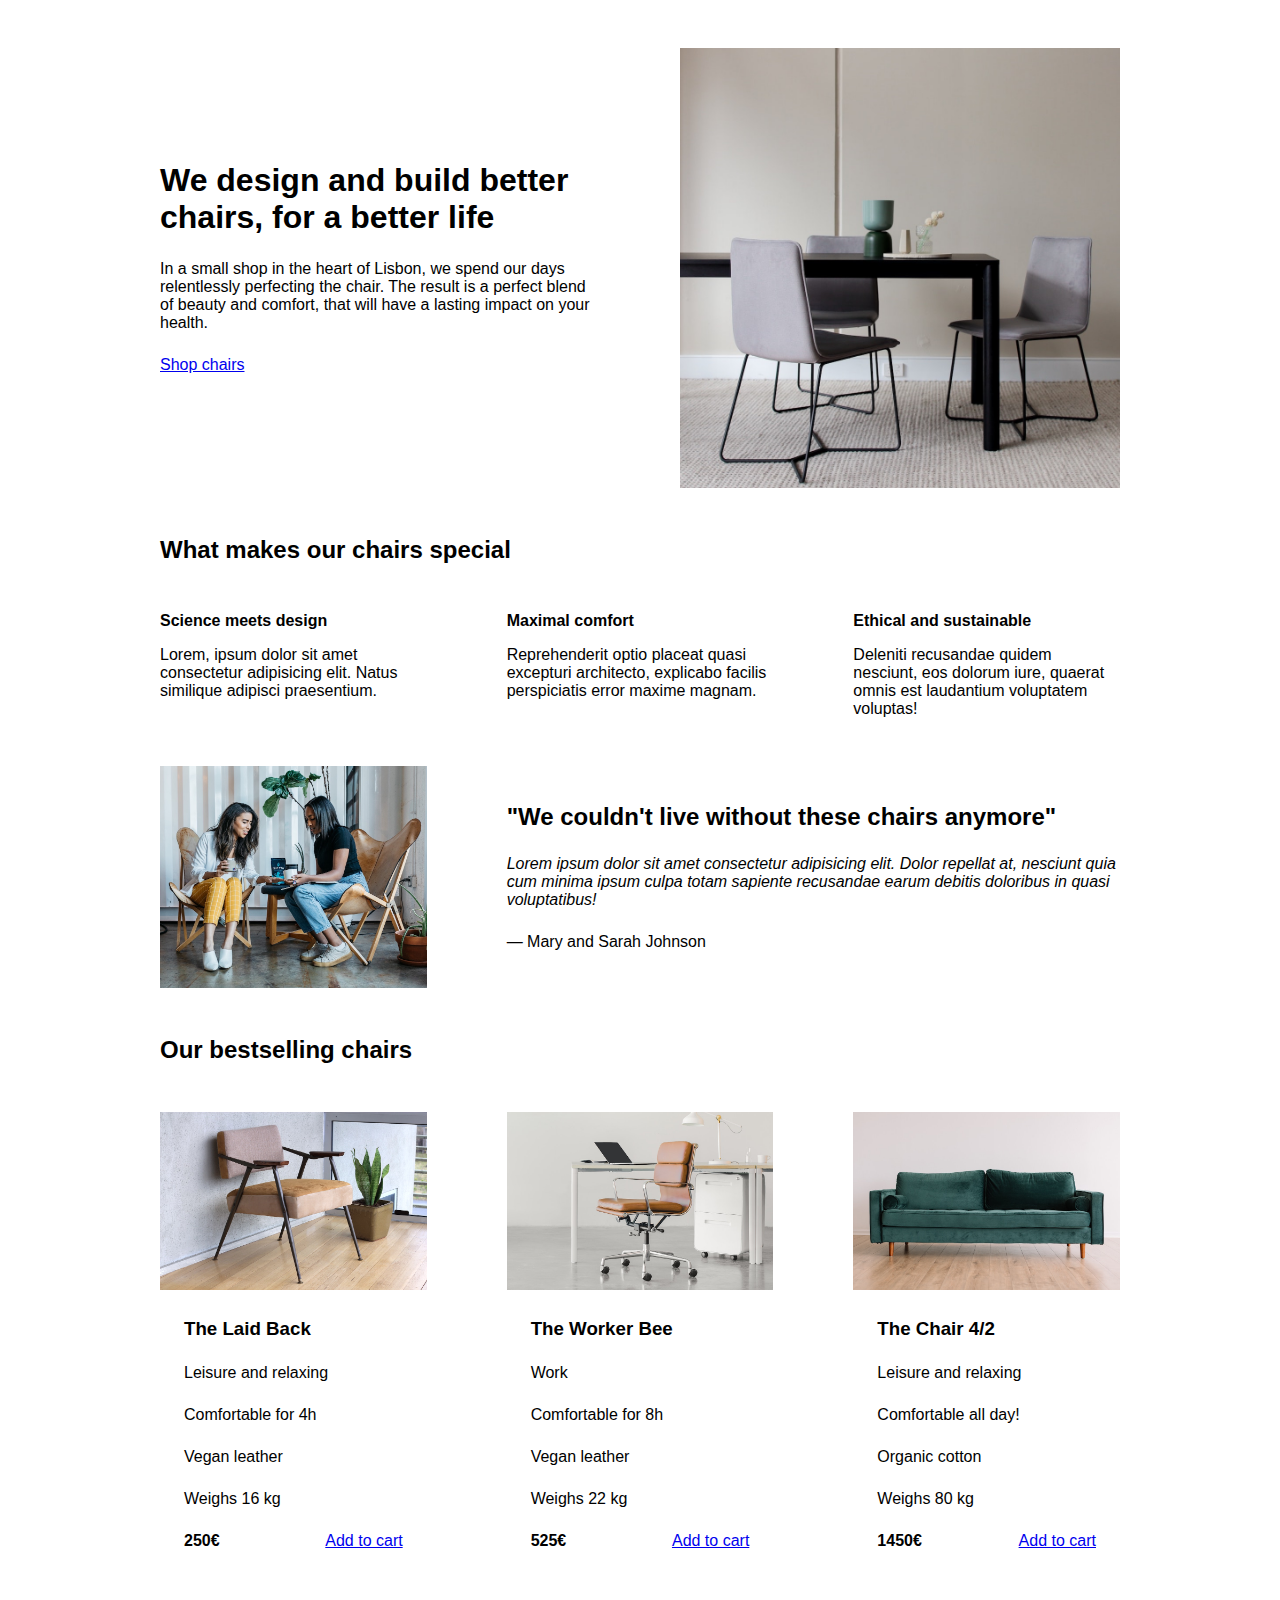
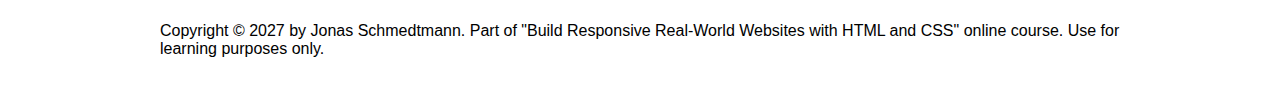
==== Dimuthu/05-Design/index.html @ e8457e48 "fewge" ====
<!DOCTYPE html>
<html lang="en">
  <head>
    <meta charset="UTF-8" />
    <meta http-equiv="X-UA-Compatible" content="IE=edge" />
    <meta name="viewport" content="width=device-width, initial-scale=1.0" />

    <link rel="stylesheet" href="style.css" />
    <title>Lisbon Chair Shop</title>
  </head>
  <body>
    <div class="container">
      <header>
        <div class="header-text-box">
          <h1>We design and build better chairs, for a better life</h1>
          <p class="header-text">
            In a small shop in the heart of Lisbon, we spend our days
            relentlessly perfecting the chair. The result is a perfect blend of
            beauty and comfort, that will have a lasting impact on your health.
          </p>
          <a class="btn btn--big" href="#">Shop chairs</a>
        </div>
        <img src="hero.jpg" alt="Photo" />
      </header>

      <section>
        <h2>What makes our chairs special</h2>
        <div class="grid-3-cols">
          <div>
            <p class="features-title"><strong>Science meets design</strong></p>
            <p class="features-text">
              Lorem, ipsum dolor sit amet consectetur adipisicing elit. Natus
              similique adipisci praesentium.
            </p>
          </div>

          <div>
            <p class="features-title">
              <strong>Maximal comfort</strong>
            </p>
            <p class="features-text">
              Reprehenderit optio placeat quasi excepturi architecto, explicabo
              facilis perspiciatis error maxime magnam.
            </p>
          </div>

          <div>
            <p class="features-title">
              <strong>Ethical and sustainable</strong>
            </p>
            <p class="features-text">
              Deleniti recusandae quidem nesciunt, eos dolorum iure, quaerat
              omnis est laudantium voluptatem voluptas!
            </p>
          </div>
        </div>
      </section>

      <section class="testimonial-section">
        <div class="grid-3-cols">
          <img src="customers.jpg" alt="People sitting on chairs" />
          <div class="testimonial-box">
            <h2>"We couldn't live without these chairs anymore"</h2>
            <blockquote class="testimonial-text">
              Lorem ipsum dolor sit amet consectetur adipisicing elit. Dolor
              repellat at, nesciunt quia cum minima ipsum culpa totam sapiente
              recusandae earum debitis doloribus in quasi voluptatibus!
            </blockquote>
            <p class="testimonial-author">&mdash; Mary and Sarah Johnson</p>
          </div>
        </div>
      </section>

      <section>
        <h2>Our bestselling chairs</h2>
        <div class="grid-3-cols">
          <figure class="chair">
            <img src="chair-1.jpg" alt="Chair" />
            <div class="chair-box">
              <h3>The Laid Back</h3>
              <ul class="chair-details">
                <li>
                  <!-- Span is a generic INLINE text element, it doesn't have any meaning. It's like a div element, but inline -->
                  <span>Leisure and relaxing</span>
                </li>
                <li>
                  <span>Comfortable for 4h</span>
                </li>
                <li>
                  <span>Vegan leather</span>
                </li>
                <li>
                  <span>Weighs 16 kg</span>
                </li>
              </ul>
              <div class="chair-price">
                <strong>250€</strong>
                <a href="#" class="btn btn--small">Add to cart</a>
              </div>
            </div>
          </figure>

          <figure class="chair">
            <img src="chair-2.jpg" alt="Chair" />
            <div class="chair-box">
              <h3>The Worker Bee</h3>
              <ul class="chair-details">
                <li>
                  <span>Work</span>
                </li>
                <li>
                  <span>Comfortable for 8h</span>
                </li>
                <li>
                  <span>Vegan leather</span>
                </li>
                <li>
                  <span>Weighs 22 kg</span>
                </li>
              </ul>
              <div class="chair-price">
                <strong>525€</strong>
                <a href="#" class="btn btn--small">Add to cart</a>
              </div>
            </div>
          </figure>

          <figure class="chair">
            <img src="chair-3.jpg" alt="Chair" />
            <div class="chair-box">
              <h3>The Chair 4/2</h3>
              <ul class="chair-details">
                <li>
                  <span>Leisure and relaxing</span>
                </li>
                <li>
                  <span>Comfortable all day!</span>
                </li>
                <li>
                  <span>Organic cotton</span>
                </li>
                <li>
                  <span>Weighs 80 kg</span>
                </li>
              </ul>
              <div class="chair-price">
                <strong>1450€</strong>
                <a href="#" class="btn btn--small">Add to cart</a>
              </div>
            </div>
          </figure>
        </div>
      </section>

      <footer>
        Copyright &copy; 2027 by Jonas Schmedtmann. Part of "Build Responsive
        Real-World Websites with HTML and CSS" online course. Use for learning
        purposes only.
      </footer>
    </div>
  </body>
</html>
---- Dimuthu/05-Design/style.css ----
/*
SPACING SYSTEM (px)
2 / 4 / 8 / 12 / 16 / 24 / 32 / 48 / 64 / 80 / 96 / 128

FONT SIZE SYSTEM (px)
10 / 12 / 14 / 16 / 18 / 20 / 24 / 30 / 36 / 44 / 52 / 62 / 74 / 86 / 98
*/

* {
  margin: 0;
  padding: 0;
  box-sizing: border-box;
}

/* ------------------------ */
/* GENERAL STYLES */
/* ------------------------ */
body {
  font-family: sans-serif;
}

.container {
  width: 960px;
  margin: 0 auto;
}

header,
section {
  margin-bottom: 48px;
}

h2 {
  margin-bottom: 48px;
}

.grid-3-cols {
  display: grid;
  grid-template-columns: repeat(3, 1fr);
  column-gap: 80px;
}

/* ------------------------ */
/* COMPONENT STYLES */
/* ------------------------ */

/* HEADER */
header {
  display: grid;
  grid-template-columns: repeat(2, 1fr);
  column-gap: 80px;
  margin-top: 48px;
}

.header-text-box {
  align-self: center;
}

h1 {
  margin-bottom: 24px;
}

.header-text {
  margin-bottom: 24px;
}

img {
  width: 100%;
}

/* FEATURES */
.features-icon {
}

.features-title {
  margin-bottom: 16px;
}

.features-text {
}

/* TESTIMONIAL */
.testimonial-section {
}

.testimonial-box {
  grid-column: 2 / -1;
  align-self: center;
}

.testimonial-box h2 {
  margin-bottom: 24px;
}

.testimonial-text {
  font-style: italic;
  margin-bottom: 24px;
}

/* CHAIRS */
.chair-box {
  padding: 24px;
}

h3 {
  margin-bottom: 24px;
}

.chair-details {
  list-style: none;
  margin-bottom: 24px;
}

.chair-details li {
  display: flex;
  align-items: center;
  gap: 12px;
  margin-bottom: 24px;
}

.chair-details li:last-child {
  margin-bottom: 0;
}

.chair-icon {
}

.chair-price {
  display: flex;
  justify-content: space-between;
}

footer {
  margin-bottom: 48px;
}
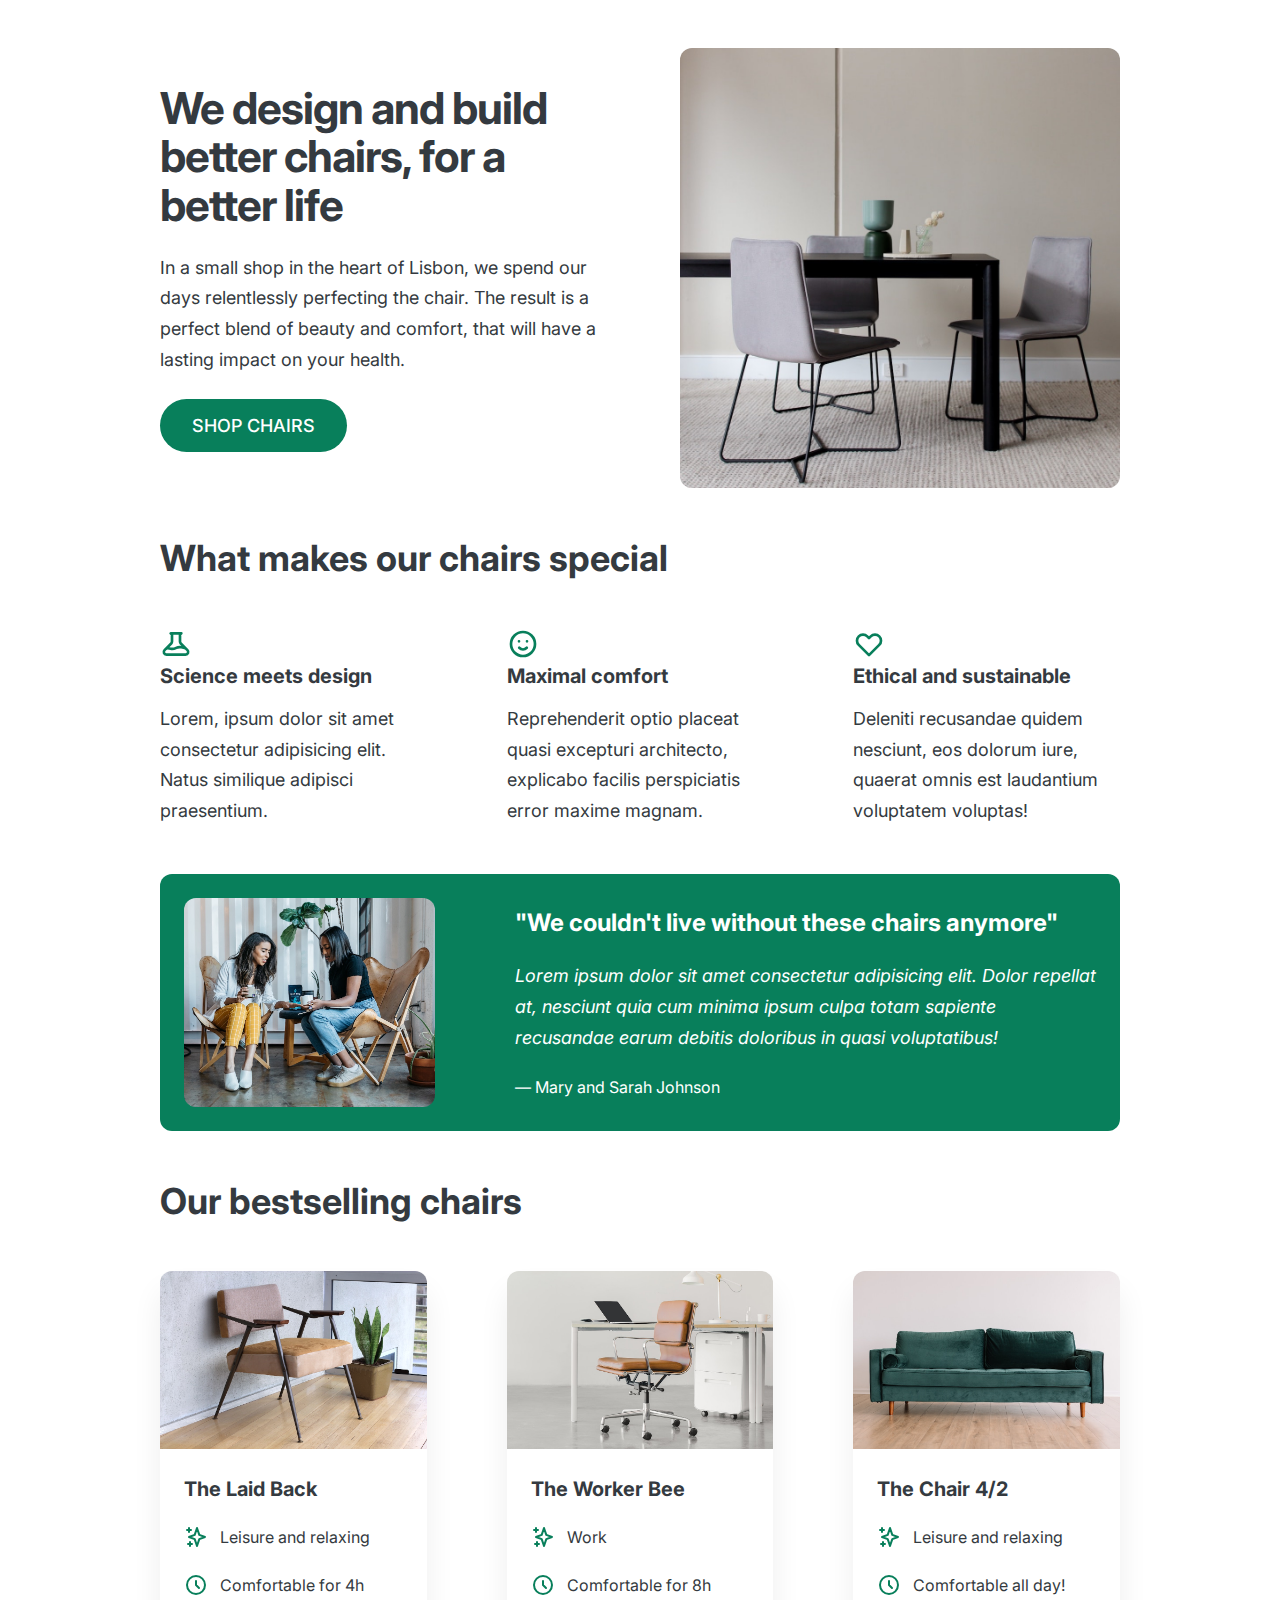
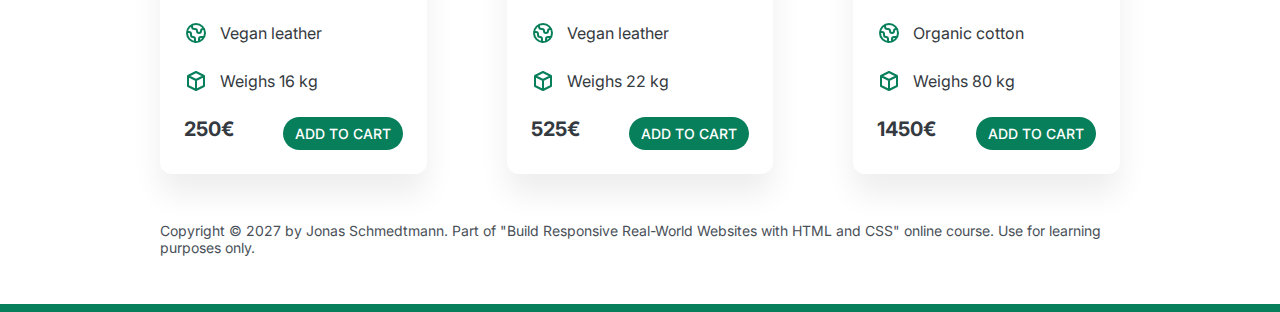
==== commit 48480d44: "fewsfe" ====
--- a/Dimuthu/05-Design/index.html
+++ b/Dimuthu/05-Design/index.html
@@ -4,6 +4,13 @@
     <meta charset="UTF-8" />
     <meta http-equiv="X-UA-Compatible" content="IE=edge" />
     <meta name="viewport" content="width=device-width, initial-scale=1.0" />
+
+    <link rel="preconnect" href="https://fonts.googleapis.com" />
+    <link rel="preconnect" href="https://fonts.gstatic.com" crossorigin />
+    <link
+      href="https://fonts.googleapis.com/css2?family=Inter:wght@400;500;700&display=swap"
+      rel="stylesheet"
+    />
 
     <link rel="stylesheet" href="style.css" />
     <title>Lisbon Chair Shop</title>
@@ -27,6 +34,20 @@
         <h2>What makes our chairs special</h2>
         <div class="grid-3-cols">
           <div>
+            <svg
+              xmlns="http://www.w3.org/2000/svg"
+              class="features-icon"
+              fill="none"
+              viewBox="0 0 24 24"
+              stroke="currentColor"
+            >
+              <path
+                stroke-linecap="round"
+                stroke-linejoin="round"
+                stroke-width="2"
+                d="M19.428 15.428a2 2 0 00-1.022-.547l-2.387-.477a6 6 0 00-3.86.517l-.318.158a6 6 0 01-3.86.517L6.05 15.21a2 2 0 00-1.806.547M8 4h8l-1 1v5.172a2 2 0 00.586 1.414l5 5c1.26 1.26.367 3.414-1.415 3.414H4.828c-1.782 0-2.674-2.154-1.414-3.414l5-5A2 2 0 009 10.172V5L8 4z"
+              />
+            </svg>
             <p class="features-title"><strong>Science meets design</strong></p>
             <p class="features-text">
               Lorem, ipsum dolor sit amet consectetur adipisicing elit. Natus
@@ -35,6 +56,20 @@
           </div>
 
           <div>
+            <svg
+              xmlns="http://www.w3.org/2000/svg"
+              class="features-icon"
+              fill="none"
+              viewBox="0 0 24 24"
+              stroke="currentColor"
+            >
+              <path
+                stroke-linecap="round"
+                stroke-linejoin="round"
+                stroke-width="2"
+                d="M14.828 14.828a4 4 0 01-5.656 0M9 10h.01M15 10h.01M21 12a9 9 0 11-18 0 9 9 0 0118 0z"
+              />
+            </svg>
             <p class="features-title">
               <strong>Maximal comfort</strong>
             </p>
@@ -45,6 +80,20 @@
           </div>
 
           <div>
+            <svg
+              xmlns="http://www.w3.org/2000/svg"
+              class="features-icon"
+              fill="none"
+              viewBox="0 0 24 24"
+              stroke="currentColor"
+            >
+              <path
+                stroke-linecap="round"
+                stroke-linejoin="round"
+                stroke-width="2"
+                d="M4.318 6.318a4.5 4.5 0 000 6.364L12 20.364l7.682-7.682a4.5 4.5 0 00-6.364-6.364L12 7.636l-1.318-1.318a4.5 4.5 0 00-6.364 0z"
+              />
+            </svg>
             <p class="features-title">
               <strong>Ethical and sustainable</strong>
             </p>
@@ -80,16 +129,72 @@
               <h3>The Laid Back</h3>
               <ul class="chair-details">
                 <li>
+                  <svg
+                    xmlns="http://www.w3.org/2000/svg"
+                    class="chair-icon"
+                    fill="none"
+                    viewBox="0 0 24 24"
+                    stroke="currentColor"
+                  >
+                    <path
+                      stroke-linecap="round"
+                      stroke-linejoin="round"
+                      stroke-width="2"
+                      d="M5 3v4M3 5h4M6 17v4m-2-2h4m5-16l2.286 6.857L21 12l-5.714 2.143L13 21l-2.286-6.857L5 12l5.714-2.143L13 3z"
+                    />
+                  </svg>
                   <!-- Span is a generic INLINE text element, it doesn't have any meaning. It's like a div element, but inline -->
                   <span>Leisure and relaxing</span>
                 </li>
                 <li>
+                  <svg
+                    xmlns="http://www.w3.org/2000/svg"
+                    class="chair-icon"
+                    fill="none"
+                    viewBox="0 0 24 24"
+                    stroke="currentColor"
+                  >
+                    <path
+                      stroke-linecap="round"
+                      stroke-linejoin="round"
+                      stroke-width="2"
+                      d="M12 8v4l3 3m6-3a9 9 0 11-18 0 9 9 0 0118 0z"
+                    />
+                  </svg>
                   <span>Comfortable for 4h</span>
                 </li>
                 <li>
+                  <svg
+                    xmlns="http://www.w3.org/2000/svg"
+                    class="chair-icon"
+                    fill="none"
+                    viewBox="0 0 24 24"
+                    stroke="currentColor"
+                  >
+                    <path
+                      stroke-linecap="round"
+                      stroke-linejoin="round"
+                      stroke-width="2"
+                      d="M3.055 11H5a2 2 0 012 2v1a2 2 0 002 2 2 2 0 012 2v2.945M8 3.935V5.5A2.5 2.5 0 0010.5 8h.5a2 2 0 012 2 2 2 0 104 0 2 2 0 012-2h1.064M15 20.488V18a2 2 0 012-2h3.064M21 12a9 9 0 11-18 0 9 9 0 0118 0z"
+                    />
+                  </svg>
                   <span>Vegan leather</span>
                 </li>
                 <li>
+                  <svg
+                    xmlns="http://www.w3.org/2000/svg"
+                    class="chair-icon"
+                    fill="none"
+                    viewBox="0 0 24 24"
+                    stroke="currentColor"
+                  >
+                    <path
+                      stroke-linecap="round"
+                      stroke-linejoin="round"
+                      stroke-width="2"
+                      d="M20 7l-8-4-8 4m16 0l-8 4m8-4v10l-8 4m0-10L4 7m8 4v10M4 7v10l8 4"
+                    />
+                  </svg>
                   <span>Weighs 16 kg</span>
                 </li>
               </ul>
@@ -106,15 +211,71 @@
               <h3>The Worker Bee</h3>
               <ul class="chair-details">
                 <li>
+                  <svg
+                    xmlns="http://www.w3.org/2000/svg"
+                    class="chair-icon"
+                    fill="none"
+                    viewBox="0 0 24 24"
+                    stroke="currentColor"
+                  >
+                    <path
+                      stroke-linecap="round"
+                      stroke-linejoin="round"
+                      stroke-width="2"
+                      d="M5 3v4M3 5h4M6 17v4m-2-2h4m5-16l2.286 6.857L21 12l-5.714 2.143L13 21l-2.286-6.857L5 12l5.714-2.143L13 3z"
+                    />
+                  </svg>
                   <span>Work</span>
                 </li>
                 <li>
+                  <svg
+                    xmlns="http://www.w3.org/2000/svg"
+                    class="chair-icon"
+                    fill="none"
+                    viewBox="0 0 24 24"
+                    stroke="currentColor"
+                  >
+                    <path
+                      stroke-linecap="round"
+                      stroke-linejoin="round"
+                      stroke-width="2"
+                      d="M12 8v4l3 3m6-3a9 9 0 11-18 0 9 9 0 0118 0z"
+                    />
+                  </svg>
                   <span>Comfortable for 8h</span>
                 </li>
                 <li>
+                  <svg
+                    xmlns="http://www.w3.org/2000/svg"
+                    class="chair-icon"
+                    fill="none"
+                    viewBox="0 0 24 24"
+                    stroke="currentColor"
+                  >
+                    <path
+                      stroke-linecap="round"
+                      stroke-linejoin="round"
+                      stroke-width="2"
+                      d="M3.055 11H5a2 2 0 012 2v1a2 2 0 002 2 2 2 0 012 2v2.945M8 3.935V5.5A2.5 2.5 0 0010.5 8h.5a2 2 0 012 2 2 2 0 104 0 2 2 0 012-2h1.064M15 20.488V18a2 2 0 012-2h3.064M21 12a9 9 0 11-18 0 9 9 0 0118 0z"
+                    />
+                  </svg>
                   <span>Vegan leather</span>
                 </li>
                 <li>
+                  <svg
+                    xmlns="http://www.w3.org/2000/svg"
+                    class="chair-icon"
+                    fill="none"
+                    viewBox="0 0 24 24"
+                    stroke="currentColor"
+                  >
+                    <path
+                      stroke-linecap="round"
+                      stroke-linejoin="round"
+                      stroke-width="2"
+                      d="M20 7l-8-4-8 4m16 0l-8 4m8-4v10l-8 4m0-10L4 7m8 4v10M4 7v10l8 4"
+                    />
+                  </svg>
                   <span>Weighs 22 kg</span>
                 </li>
               </ul>
@@ -131,15 +292,71 @@
               <h3>The Chair 4/2</h3>
               <ul class="chair-details">
                 <li>
+                  <svg
+                    xmlns="http://www.w3.org/2000/svg"
+                    class="chair-icon"
+                    fill="none"
+                    viewBox="0 0 24 24"
+                    stroke="currentColor"
+                  >
+                    <path
+                      stroke-linecap="round"
+                      stroke-linejoin="round"
+                      stroke-width="2"
+                      d="M5 3v4M3 5h4M6 17v4m-2-2h4m5-16l2.286 6.857L21 12l-5.714 2.143L13 21l-2.286-6.857L5 12l5.714-2.143L13 3z"
+                    />
+                  </svg>
                   <span>Leisure and relaxing</span>
                 </li>
                 <li>
+                  <svg
+                    xmlns="http://www.w3.org/2000/svg"
+                    class="chair-icon"
+                    fill="none"
+                    viewBox="0 0 24 24"
+                    stroke="currentColor"
+                  >
+                    <path
+                      stroke-linecap="round"
+                      stroke-linejoin="round"
+                      stroke-width="2"
+                      d="M12 8v4l3 3m6-3a9 9 0 11-18 0 9 9 0 0118 0z"
+                    />
+                  </svg>
                   <span>Comfortable all day!</span>
                 </li>
                 <li>
+                  <svg
+                    xmlns="http://www.w3.org/2000/svg"
+                    class="chair-icon"
+                    fill="none"
+                    viewBox="0 0 24 24"
+                    stroke="currentColor"
+                  >
+                    <path
+                      stroke-linecap="round"
+                      stroke-linejoin="round"
+                      stroke-width="2"
+                      d="M3.055 11H5a2 2 0 012 2v1a2 2 0 002 2 2 2 0 012 2v2.945M8 3.935V5.5A2.5 2.5 0 0010.5 8h.5a2 2 0 012 2 2 2 0 104 0 2 2 0 012-2h1.064M15 20.488V18a2 2 0 012-2h3.064M21 12a9 9 0 11-18 0 9 9 0 0118 0z"
+                    />
+                  </svg>
                   <span>Organic cotton</span>
                 </li>
                 <li>
+                  <svg
+                    xmlns="http://www.w3.org/2000/svg"
+                    class="chair-icon"
+                    fill="none"
+                    viewBox="0 0 24 24"
+                    stroke="currentColor"
+                  >
+                    <path
+                      stroke-linecap="round"
+                      stroke-linejoin="round"
+                      stroke-width="2"
+                      d="M20 7l-8-4-8 4m16 0l-8 4m8-4v10l-8 4m0-10L4 7m8 4v10M4 7v10l8 4"
+                    />
+                  </svg>
                   <span>Weighs 80 kg</span>
                 </li>
               </ul>
--- a/Dimuthu/05-Design/style.css
+++ b/Dimuthu/05-Design/style.css
@@ -4,6 +4,10 @@
 
 FONT SIZE SYSTEM (px)
 10 / 12 / 14 / 16 / 18 / 20 / 24 / 30 / 36 / 44 / 52 / 62 / 74 / 86 / 98
+*/
+
+/* main color: #099268
+  Gray color: #343a40
 */
 
 * {
@@ -16,7 +20,9 @@
 /* GENERAL STYLES */
 /* ------------------------ */
 body {
-  font-family: sans-serif;
+  font-family: 'Inter', sans-serif;
+  color: #343a40;
+  border-bottom: 8px solid #087f5b;
 }
 
 .container {
@@ -31,12 +37,42 @@
 
 h2 {
   margin-bottom: 48px;
+  font-size: 36px;
+  letter-spacing: -0.5;
 }
 
 .grid-3-cols {
   display: grid;
   grid-template-columns: repeat(3, 1fr);
   column-gap: 80px;
+}
+
+.btn:link,
+.btn:visited {
+  background-color: #087f5b;
+  color: #fff;
+  text-decoration: none;
+  text-transform: uppercase;
+
+  display: inline-block;
+  font-weight: 500;
+  border-radius: 100px;
+}
+.btn:hover,
+.btn:active {
+  background-color: #099268;
+}
+
+.btn--big {
+  padding: 16px 32px;
+  font-size: 18px;
+}
+.btn--small {
+  font-size: 14px;
+  padding: 8px 12px;
+}
+img {
+  border-radius: 12px;
 }
 
 /* ------------------------ */
@@ -57,10 +93,15 @@
 
 h1 {
   margin-bottom: 24px;
+  font-size: 44px;
+  line-height: 1.1;
+  letter-spacing: -1px;
 }
 
 .header-text {
   margin-bottom: 24px;
+  font-size: 18px;
+  line-height: 1.7;
 }
 
 img {
@@ -69,17 +110,27 @@
 
 /* FEATURES */
 .features-icon {
+  stroke: #087f5b;
+  width: 32px;
+  height: 32px;
 }
 
 .features-title {
   margin-bottom: 16px;
+  font-size: 20px;
 }
 
 .features-text {
+  font-size: 18px;
+  line-height: 1.7;
 }
 
 /* TESTIMONIAL */
 .testimonial-section {
+  background-color: #087f5b;
+  color: #fff;
+  padding: 24px;
+  border-radius: 12px;
 }
 
 .testimonial-box {
@@ -89,20 +140,32 @@
 
 .testimonial-box h2 {
   margin-bottom: 24px;
+  font-size: 24px;
 }
 
 .testimonial-text {
   font-style: italic;
   margin-bottom: 24px;
+  font-size: 18px;
+  line-height: 1.7;
 }
 
 /* CHAIRS */
+.chair {
+  box-shadow: 0 20px 30px 0 rgba(0, 0, 0, 0.07);
+  border-radius: 12px;
+}
+.chair img {
+  border-bottom-left-radius: 0px;
+  border-bottom-right-radius: 0px;
+}
 .chair-box {
   padding: 24px;
 }
 
 h3 {
   margin-bottom: 24px;
+  font-size: 20px;
 }
 
 .chair-details {
@@ -122,13 +185,19 @@
 }
 
 .chair-icon {
+  stroke: #087f5b;
+  width: 24px;
+  height: 24px;
 }
 
 .chair-price {
   display: flex;
   justify-content: space-between;
+  font-size: 20px;
 }
 
 footer {
   margin-bottom: 48px;
-}
+  font-size: 14px;
+  color: #495057;
+}
